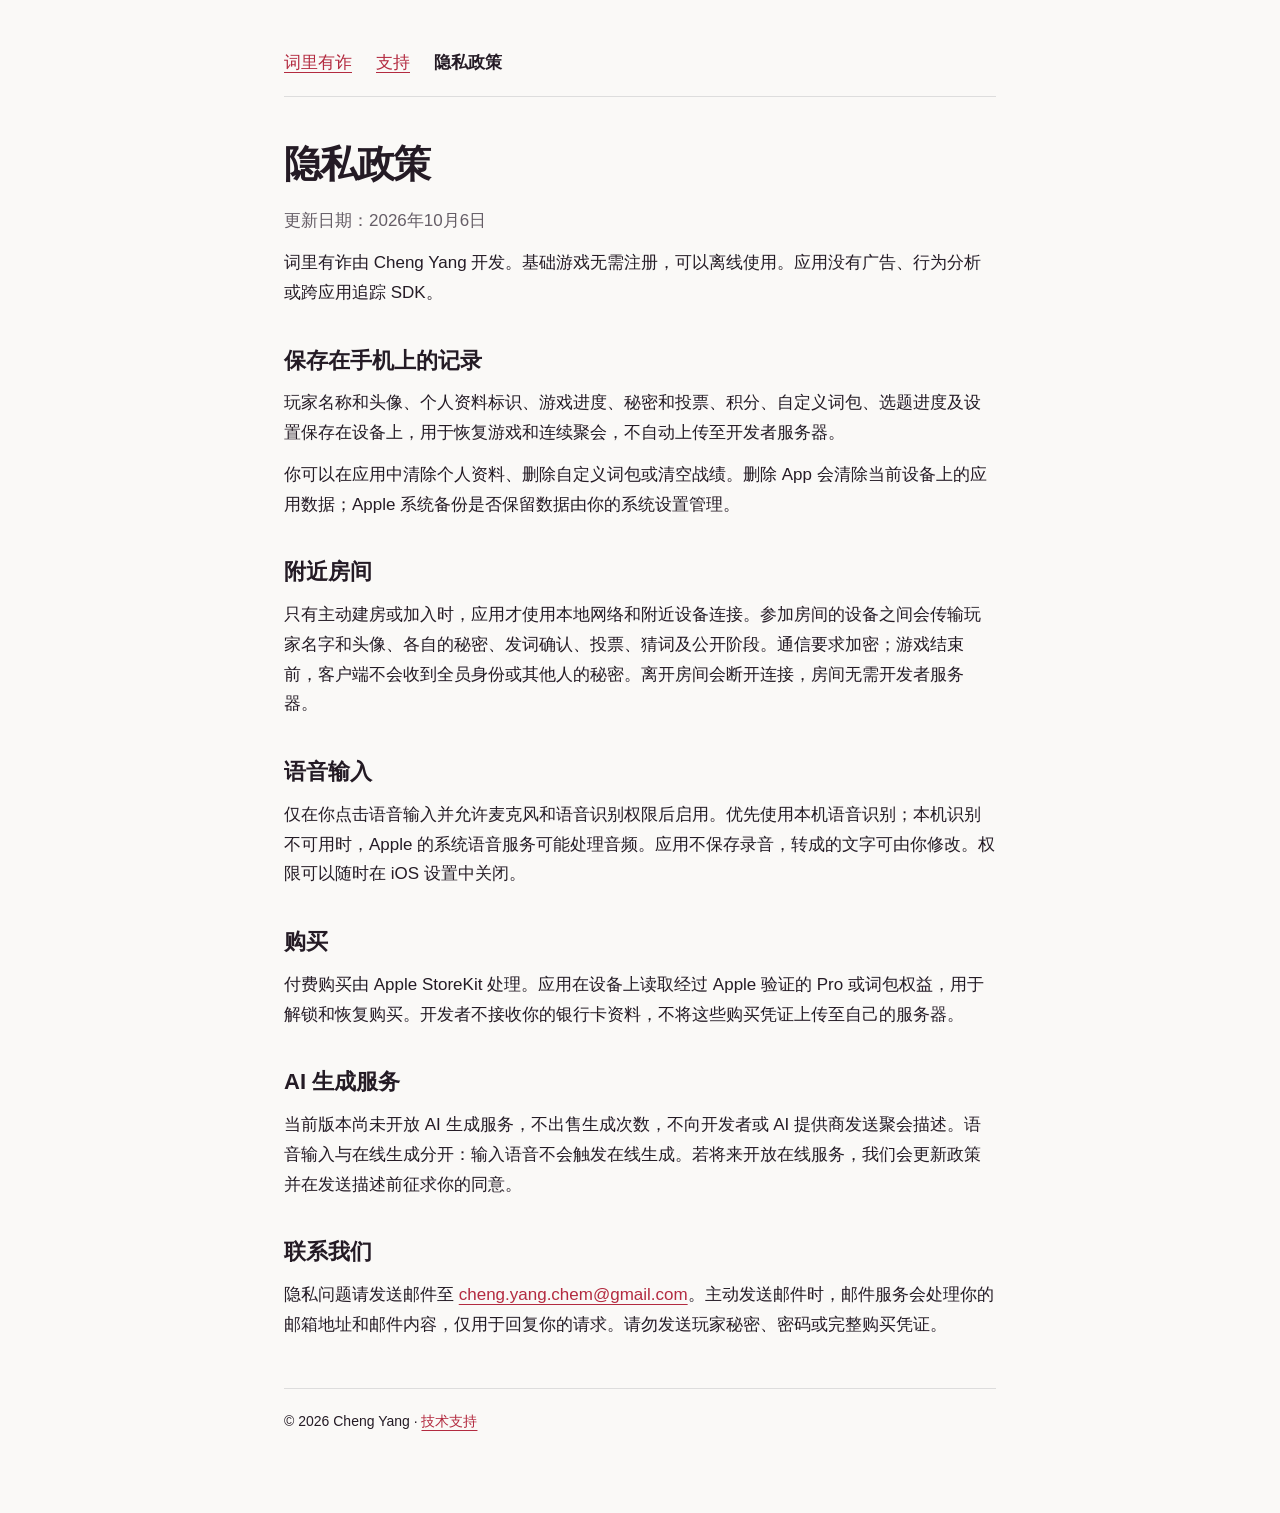
==== privacy/index.html @ 37e59fc6 "Publish CiliYouZha privacy and purchase support" ====
<!doctype html><html lang="zh-Hans"><head><meta charset="utf-8"><meta name="viewport" content="width=device-width,initial-scale=1"><title>词里有诈 · 隐私政策</title><link rel="stylesheet" href="../site.css"></head><body><main><nav><a href="../">词里有诈</a><a href="../support/">支持</a><strong>隐私政策</strong></nav><h1>隐私政策</h1><p class="sub">更新日期：2026年10月6日</p><p>词里有诈由 Cheng Yang 开发。基础游戏无需注册，可以离线使用。应用没有广告、行为分析或跨应用追踪 SDK。</p><h2>保存在手机上的记录</h2><p>玩家名称和头像、个人资料标识、游戏进度、秘密和投票、积分、自定义词包、选题进度及设置保存在设备上，用于恢复游戏和连续聚会，不自动上传至开发者服务器。</p><p>你可以在应用中清除个人资料、删除自定义词包或清空战绩。删除 App 会清除当前设备上的应用数据；Apple 系统备份是否保留数据由你的系统设置管理。</p><h2>附近房间</h2><p>只有主动建房或加入时，应用才使用本地网络和附近设备连接。参加房间的设备之间会传输玩家名字和头像、各自的秘密、发词确认、投票、猜词及公开阶段。通信要求加密；游戏结束前，客户端不会收到全员身份或其他人的秘密。离开房间会断开连接，房间无需开发者服务器。</p><h2>语音输入</h2><p>仅在你点击语音输入并允许麦克风和语音识别权限后启用。优先使用本机语音识别；本机识别不可用时，Apple 的系统语音服务可能处理音频。应用不保存录音，转成的文字可由你修改。权限可以随时在 iOS 设置中关闭。</p><h2>购买</h2><p>付费购买由 Apple StoreKit 处理。应用在设备上读取经过 Apple 验证的 Pro 或词包权益，用于解锁和恢复购买。开发者不接收你的银行卡资料，不将这些购买凭证上传至自己的服务器。</p><h2>AI 生成服务</h2><p>当前版本尚未开放 AI 生成服务，不出售生成次数，不向开发者或 AI 提供商发送聚会描述。语音输入与在线生成分开：输入语音不会触发在线生成。若将来开放在线服务，我们会更新政策并在发送描述前征求你的同意。</p><h2>联系我们</h2><p>隐私问题请发送邮件至 <a href="mailto:cheng.yang.chem@gmail.com?subject=词里有诈隐私">cheng.yang.chem@gmail.com</a>。主动发送邮件时，邮件服务会处理你的邮箱地址和邮件内容，仅用于回复你的请求。请勿发送玩家秘密、密码或完整购买凭证。</p><footer>© 2026 Cheng Yang · <a href="../support/">技术支持</a></footer></main></body></html>
---- site.css ----
:root{color-scheme:light dark;--ink:#241b25;--paper:#faf9f7;--accent:#b32b40;--muted:#655d66}*{box-sizing:border-box}body{margin:0;background:var(--paper);color:var(--ink);font:17px/1.75 -apple-system,BlinkMacSystemFont,"PingFang SC",sans-serif}main{max-width:760px;margin:auto;padding:48px 24px 80px}nav{display:flex;gap:24px;border-bottom:1px solid #ddd;padding-bottom:18px;margin-bottom:44px}a{color:var(--accent);text-underline-offset:4px}h1{font-size:38px;line-height:1.25;letter-spacing:-.04em;margin:0 0 18px}h2{font-size:22px;line-height:1.4;margin:38px 0 10px}p{margin:12px 0}.sub{color:var(--muted)}footer{margin-top:48px;border-top:1px solid #ddd;padding-top:20px;font-size:14px}li{margin:10px 0}@media(prefers-color-scheme:dark){:root{--ink:#f4f0f4;--paper:#201b22;--accent:#ff899b;--muted:#bbb2bd}nav,footer{border-color:#49414c}}@media(max-width:500px){main{padding-top:28px}h1{font-size:30px}}:focus-visible{outline:3px solid var(--accent);outline-offset:5px}
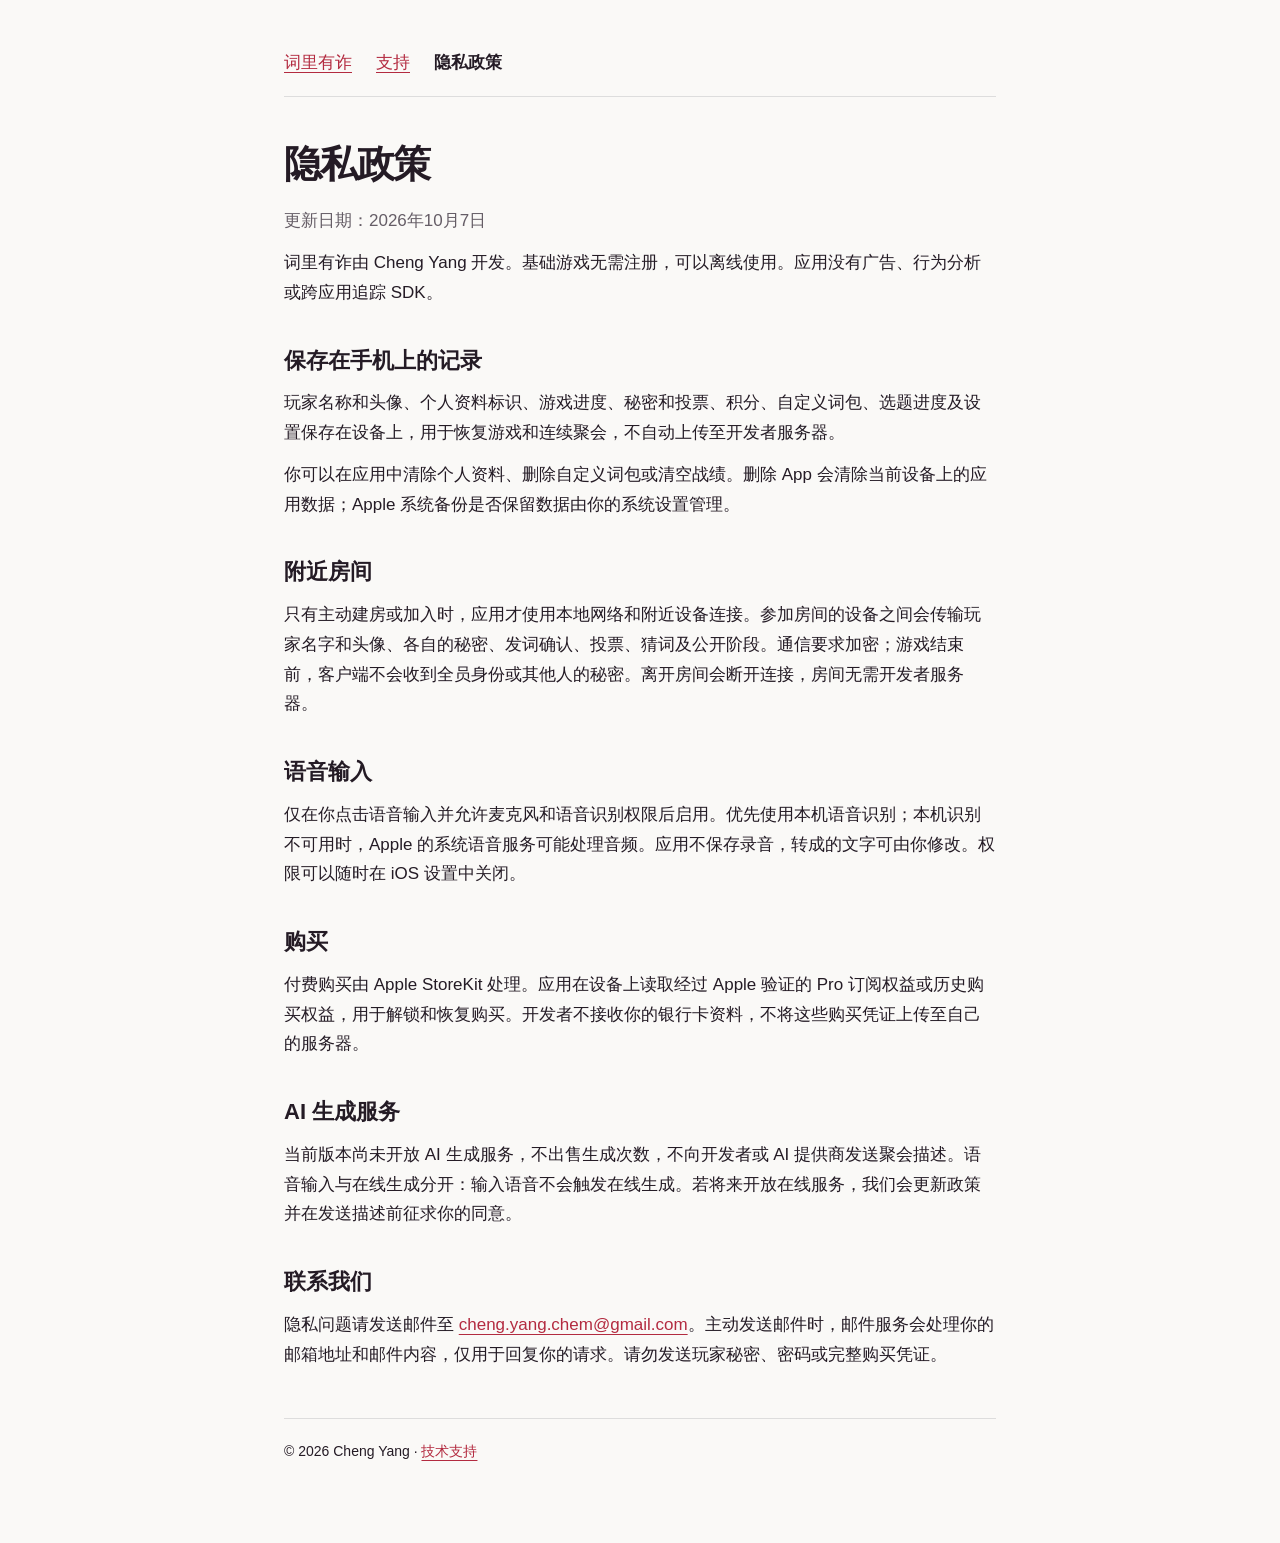
==== commit 977786b7: "Explain monthly Pro subscription and eligible trial" ====
--- a/privacy/index.html
+++ b/privacy/index.html
@@ -1 +1 @@
-<!doctype html><html lang="zh-Hans"><head><meta charset="utf-8"><meta name="viewport" content="width=device-width,initial-scale=1"><title>词里有诈 · 隐私政策</title><link rel="stylesheet" href="../site.css"></head><body><main><nav><a href="../">词里有诈</a><a href="../support/">支持</a><strong>隐私政策</strong></nav><h1>隐私政策</h1><p class="sub">更新日期：2026年10月6日</p><p>词里有诈由 Cheng Yang 开发。基础游戏无需注册，可以离线使用。应用没有广告、行为分析或跨应用追踪 SDK。</p><h2>保存在手机上的记录</h2><p>玩家名称和头像、个人资料标识、游戏进度、秘密和投票、积分、自定义词包、选题进度及设置保存在设备上，用于恢复游戏和连续聚会，不自动上传至开发者服务器。</p><p>你可以在应用中清除个人资料、删除自定义词包或清空战绩。删除 App 会清除当前设备上的应用数据；Apple 系统备份是否保留数据由你的系统设置管理。</p><h2>附近房间</h2><p>只有主动建房或加入时，应用才使用本地网络和附近设备连接。参加房间的设备之间会传输玩家名字和头像、各自的秘密、发词确认、投票、猜词及公开阶段。通信要求加密；游戏结束前，客户端不会收到全员身份或其他人的秘密。离开房间会断开连接，房间无需开发者服务器。</p><h2>语音输入</h2><p>仅在你点击语音输入并允许麦克风和语音识别权限后启用。优先使用本机语音识别；本机识别不可用时，Apple 的系统语音服务可能处理音频。应用不保存录音，转成的文字可由你修改。权限可以随时在 iOS 设置中关闭。</p><h2>购买</h2><p>付费购买由 Apple StoreKit 处理。应用在设备上读取经过 Apple 验证的 Pro 或词包权益，用于解锁和恢复购买。开发者不接收你的银行卡资料，不将这些购买凭证上传至自己的服务器。</p><h2>AI 生成服务</h2><p>当前版本尚未开放 AI 生成服务，不出售生成次数，不向开发者或 AI 提供商发送聚会描述。语音输入与在线生成分开：输入语音不会触发在线生成。若将来开放在线服务，我们会更新政策并在发送描述前征求你的同意。</p><h2>联系我们</h2><p>隐私问题请发送邮件至 <a href="mailto:cheng.yang.chem@gmail.com?subject=词里有诈隐私">cheng.yang.chem@gmail.com</a>。主动发送邮件时，邮件服务会处理你的邮箱地址和邮件内容，仅用于回复你的请求。请勿发送玩家秘密、密码或完整购买凭证。</p><footer>© 2026 Cheng Yang · <a href="../support/">技术支持</a></footer></main></body></html>
+<!doctype html><html lang="zh-Hans"><head><meta charset="utf-8"><meta name="viewport" content="width=device-width,initial-scale=1"><title>词里有诈 · 隐私政策</title><link rel="stylesheet" href="../site.css"></head><body><main><nav><a href="../">词里有诈</a><a href="../support/">支持</a><strong>隐私政策</strong></nav><h1>隐私政策</h1><p class="sub">更新日期：2026年10月7日</p><p>词里有诈由 Cheng Yang 开发。基础游戏无需注册，可以离线使用。应用没有广告、行为分析或跨应用追踪 SDK。</p><h2>保存在手机上的记录</h2><p>玩家名称和头像、个人资料标识、游戏进度、秘密和投票、积分、自定义词包、选题进度及设置保存在设备上，用于恢复游戏和连续聚会，不自动上传至开发者服务器。</p><p>你可以在应用中清除个人资料、删除自定义词包或清空战绩。删除 App 会清除当前设备上的应用数据；Apple 系统备份是否保留数据由你的系统设置管理。</p><h2>附近房间</h2><p>只有主动建房或加入时，应用才使用本地网络和附近设备连接。参加房间的设备之间会传输玩家名字和头像、各自的秘密、发词确认、投票、猜词及公开阶段。通信要求加密；游戏结束前，客户端不会收到全员身份或其他人的秘密。离开房间会断开连接，房间无需开发者服务器。</p><h2>语音输入</h2><p>仅在你点击语音输入并允许麦克风和语音识别权限后启用。优先使用本机语音识别；本机识别不可用时，Apple 的系统语音服务可能处理音频。应用不保存录音，转成的文字可由你修改。权限可以随时在 iOS 设置中关闭。</p><h2>购买</h2><p>付费购买由 Apple StoreKit 处理。应用在设备上读取经过 Apple 验证的 Pro 订阅权益或历史购买权益，用于解锁和恢复购买。开发者不接收你的银行卡资料，不将这些购买凭证上传至自己的服务器。</p><h2>AI 生成服务</h2><p>当前版本尚未开放 AI 生成服务，不出售生成次数，不向开发者或 AI 提供商发送聚会描述。语音输入与在线生成分开：输入语音不会触发在线生成。若将来开放在线服务，我们会更新政策并在发送描述前征求你的同意。</p><h2>联系我们</h2><p>隐私问题请发送邮件至 <a href="mailto:cheng.yang.chem@gmail.com?subject=词里有诈隐私">cheng.yang.chem@gmail.com</a>。主动发送邮件时，邮件服务会处理你的邮箱地址和邮件内容，仅用于回复你的请求。请勿发送玩家秘密、密码或完整购买凭证。</p><footer>© 2026 Cheng Yang · <a href="../support/">技术支持</a></footer></main></body></html>
